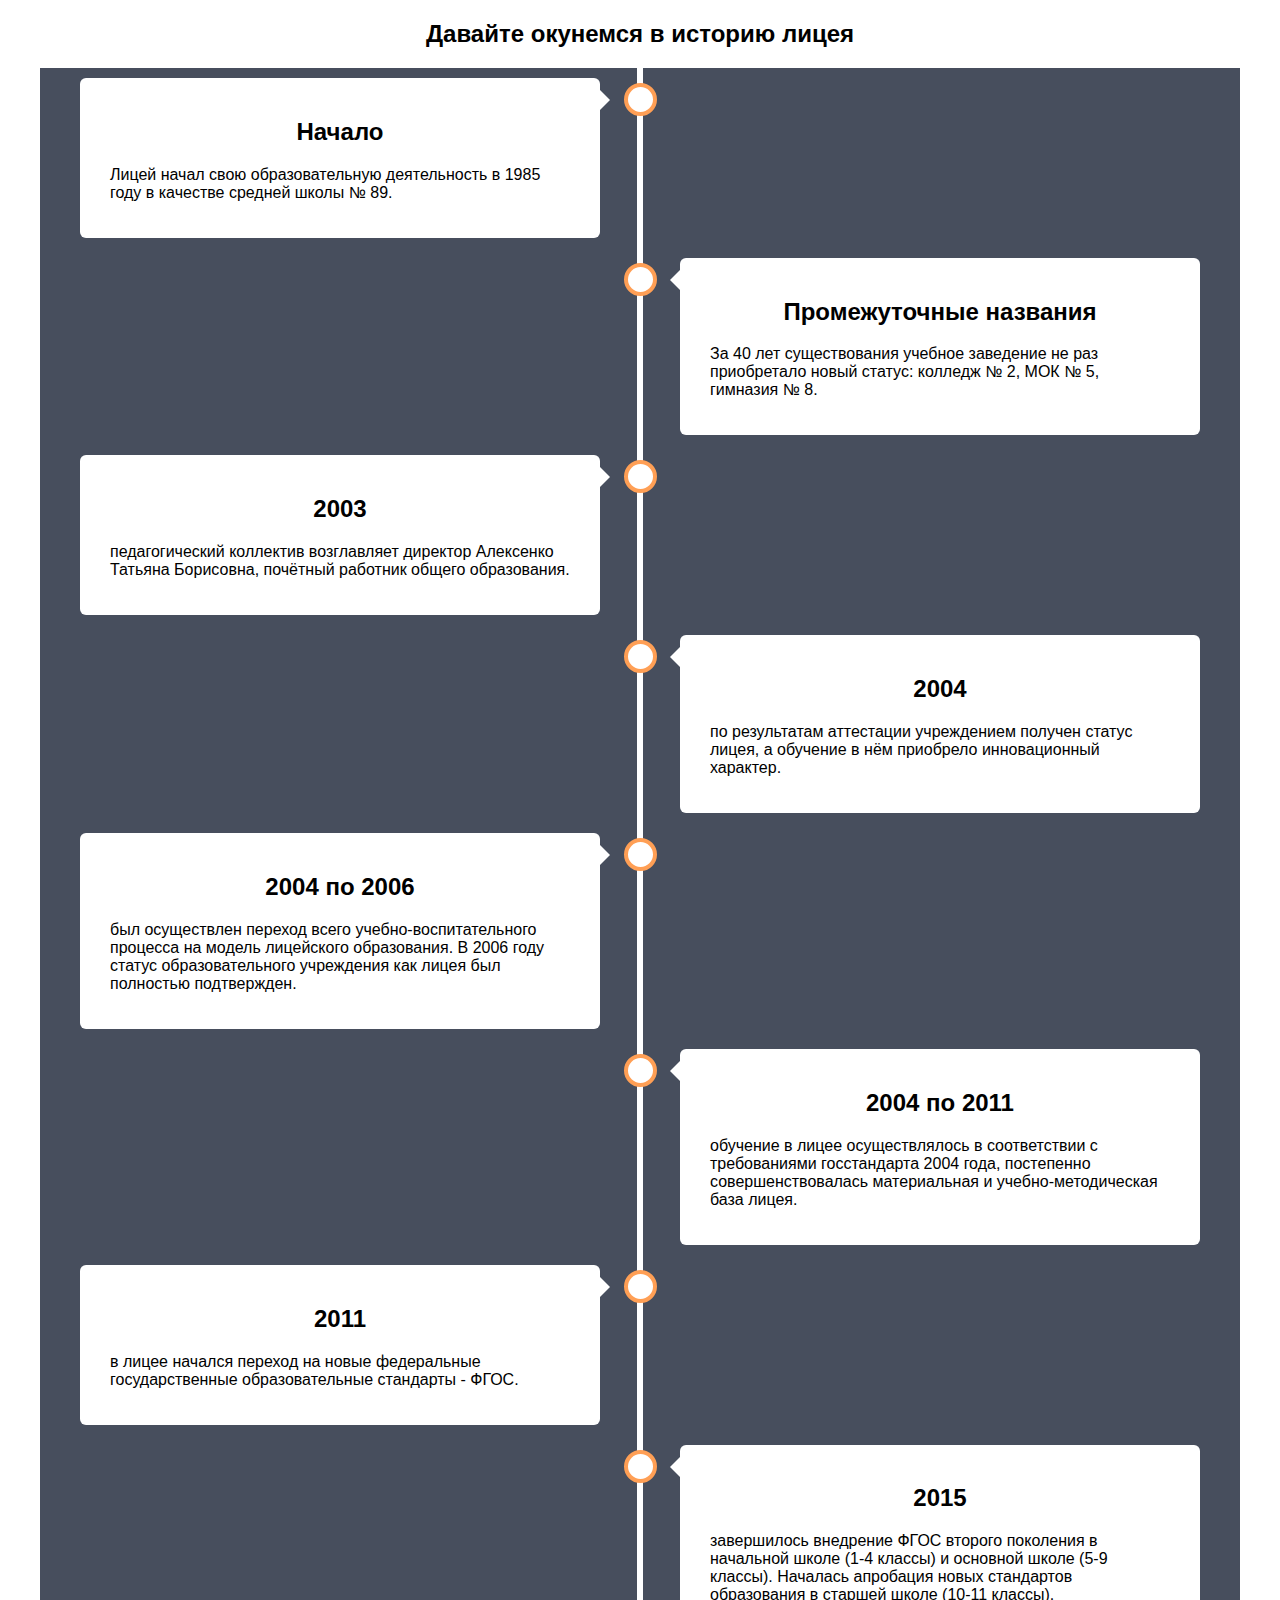
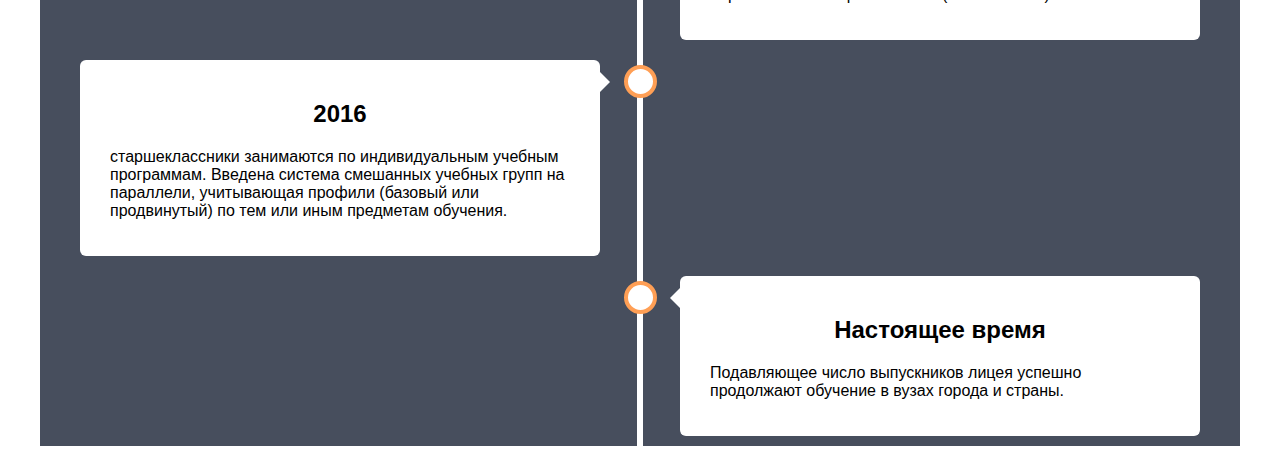
==== index.html @ 4f5d520f "Add files via upload" ====
<!DOCTYPE html>
<html lang="en">
<head>
    <meta charset="UTF-8">
    <meta name="viewport" content="width=device-width, initial-scale=1.0">
    <link rel="stylesheet" href="styles.css">
    <title>Document</title>
</head>
<body>
    <h2>Давайте окунемся в историю лицея</h2>
    <div class="timeline">
        <div class="container left">
          <div class="content">
            <h2>Начало</h2>
            <p>Лицей начал свою образовательную деятельность в 1985 году в качестве средней школы № 89.</p>
          </div>
        </div>
        <div class="container right">
          <div class="content">
            <h2>Промежуточные названия</h2>
            <p>За 40 лет существования учебное заведение не раз приобретало новый статус: колледж № 2, МОК № 5, гимназия № 8.</p>
          </div>
        </div>
        <div class="container left">
            <div class="content">
              <h2>2003</h2>
              <p>педагогический коллектив возглавляет директор Алексенко Татьяна Борисовна, почётный работник общего образования.</p>
            </div>
          </div>
          <div class="container right">
            <div class="content">
              <h2>2004</h2>
              <p>по результатам аттестации учреждением получен статус лицея, а обучение в нём приобрело инновационный характер.</p>
            </div>
          </div>
          <div class="container left">
            <div class="content">
              <h2>2004 по 2006</h2>
              <p>был осуществлен переход всего учебно-воспитательного процесса на модель лицейского образования. В 2006 году статус образовательного учреждения как лицея был полностью подтвержден.</p>
            </div>
          </div>
          <div class="container right">
            <div class="content">
              <h2>2004 по 2011</h2>
              <p>обучение в лицее осуществлялось в соответствии с требованиями госстандарта 2004 года, постепенно совершенствовалась материальная и учебно-методическая база лицея.</p>
            </div>
          </div>
          <div class="container left">
            <div class="content">
              <h2>2011</h2>
              <p>в лицее начался переход на новые федеральные государственные образовательные стандарты - ФГОС.</p>
            </div>
          </div>
          <div class="container right">
            <div class="content">
              <h2>2015</h2>
              <p>завершилось внедрение ФГОС второго поколения в начальной школе (1-4 классы) и основной школе (5-9 классы). Началась апробация новых стандартов образования в старшей школе (10-11 классы).</p>
            </div>
          </div>
          <div class="container left">
            <div class="content">
              <h2>2016</h2>
              <p>старшеклассники занимаются по индивидуальным учебным программам. Введена система смешанных учебных групп на параллели, учитывающая профили (базовый или продвинутый) по тем или иным предметам обучения.</p>
            </div>
          </div>
          <div class="container right">
            <div class="content">
              <h2>Настоящее время</h2>
              <p>Подавляющее число выпускников лицея успешно продолжают обучение в вузах города и страны.</p>
            </div>
          </div>
      </div>
</body>
</html>
---- styles.css ----
* {
    box-sizing: border-box;
  }
  
  /* Set a background color */
  body {
    
    font-family: Helvetica, sans-serif;
  }
  
  /* The actual timeline (the vertical ruler) */
  .timeline {
    position: relative;
    max-width: 1200px;
    margin: 0 auto;
    background-color: #474e5d;
  }
  
  /* The actual timeline (the vertical ruler) */
  .timeline::after {
    content: '';
    position: absolute;
    width: 6px;
    background-color: white;
    top: 0;
    bottom: 0;
    left: 50%;
    margin-left: -3px;
  }
  
  /* Container around content */
  .container {
    padding: 10px 40px;
    position: relative;
    background-color: inherit;
    width: 50%;
  }
  
  /* The circles on the timeline */
  .container::after {
    content: '';
    position: absolute;
    width: 25px;
    height: 25px;
    right: -17px;
    background-color: white;
    border: 4px solid #FF9F55;
    top: 15px;
    border-radius: 50%;
    z-index: 1;
  }
  
  /* Place the container to the left */
  .left {
    left: 0;
  }
  
  /* Place the container to the right */
  .right {
    left: 50%;
  }
  
  /* Add arrows to the left container (pointing right) */
  .left::before {
    content: " ";
    height: 0;
    position: absolute;
    top: 22px;
    width: 0;
    z-index: 1;
    right: 30px;
    border: medium solid white;
    border-width: 10px 0 10px 10px;
    border-color: transparent transparent transparent white;
  }
  
  /* Add arrows to the right container (pointing left) */
  .right::before {
    content: " ";
    height: 0;
    position: absolute;
    top: 22px;
    width: 0;
    z-index: 1;
    left: 30px;
    border: medium solid white;
    border-width: 10px 10px 10px 0;
    border-color: transparent white transparent transparent;
  }
  
  /* Fix the circle for containers on the right side */
  .right::after {
    left: -16px;
  }
  
  /* The actual content */
  .content {
    padding: 20px 30px;
    background-color: white;
    position: relative;
    border-radius: 6px;
  }
  
  /* Media queries - Responsive timeline on screens less than 600px wide */
  @media screen and (max-width: 600px) {
  /* Place the timelime to the left */
    .timeline::after {
      left: 31px;
    }
  
  /* Full-width containers */
    .container {
      width: 100%;
      padding-left: 70px;
      padding-right: 25px;
    }
  
  /* Make sure that all arrows are pointing leftwards */
    .container::before {
      left: 60px;
      border: medium solid white;
      border-width: 10px 10px 10px 0;
      border-color: transparent white transparent transparent;
    }
  
  /* Make sure all circles are at the same spot */
    .left::after, .right::after {
      left: 15px;
    }
  
  /* Make all right containers behave like the left ones */
    .right {
      left: 0%;
    }
  }









/* Об учителях */

h2 {
    text-align: center;
}

.peoples {
    max-width: 800px;
    margin: 0 auto;
    padding: 30px;
}

.people {
    display: flex;
    flex-direction: row;
}

.people img {
  height: fit-content;
    width: 250px;
    border-radius: 12px;
}

.text {
    margin-left: 10px;
}

@media screen and (max-width: 600px) {
    .people {
        flex-direction: column;
        align-items: center;
    }

    .people img {
        margin: 0 auto;
    }

    .text {
        margin-left: 0;
        text-align: left;
    }

    .people h2 {
        text-align: center;
    }
}
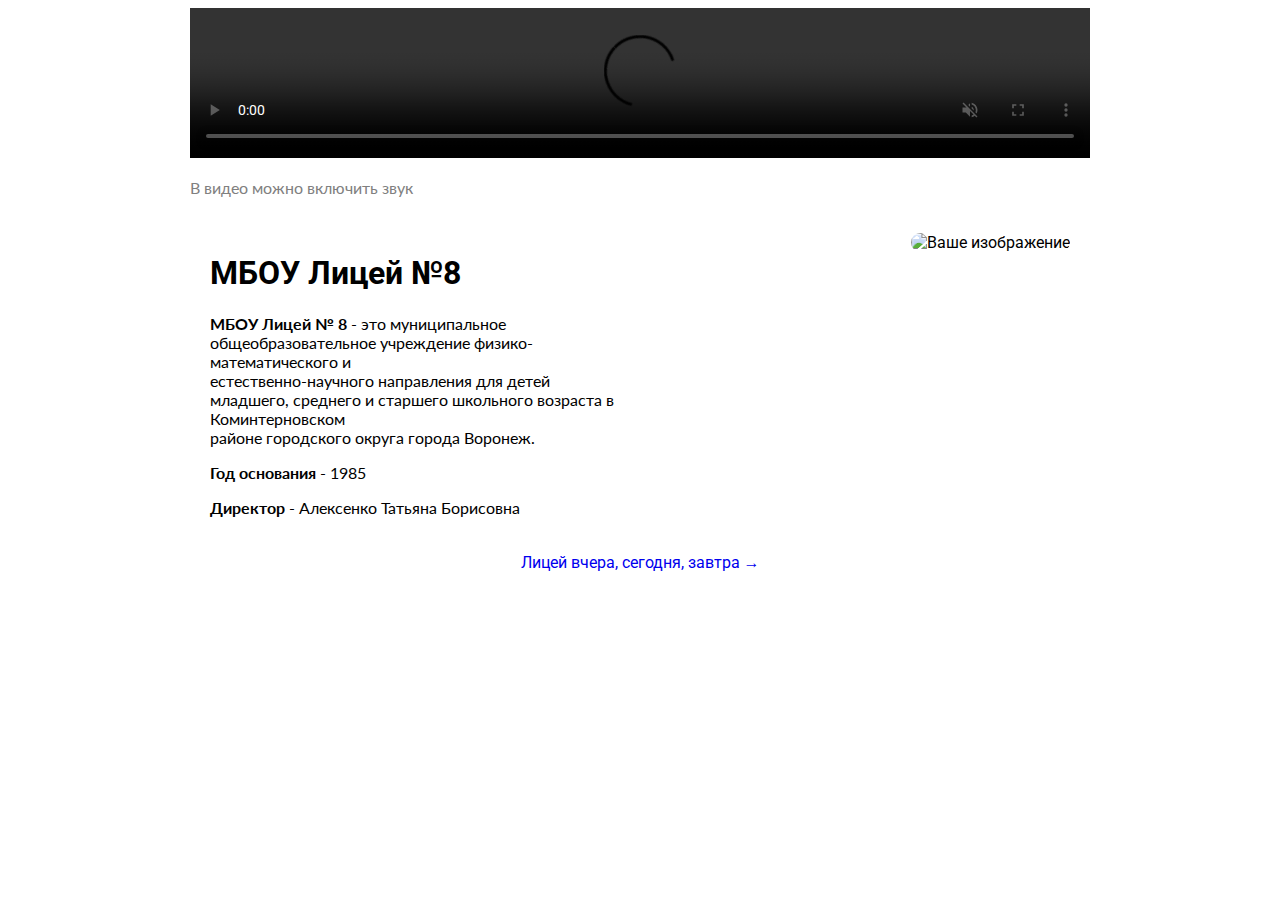
==== commit b4ce2fb9: "Add files via upload" ====
--- a/index.html
+++ b/index.html
@@ -1,74 +1,51 @@
 <!DOCTYPE html>
 <html lang="en">
+
 <head>
-    <meta charset="UTF-8">
-    <meta name="viewport" content="width=device-width, initial-scale=1.0">
-    <link rel="stylesheet" href="styles.css">
-    <title>Document</title>
+  <meta charset="UTF-8">
+  <meta name="viewport" content="width=device-width, initial-scale=1.0">
+  <link rel="stylesheet" href="styles.css">
+
+  <link rel="preconnect" href="https://fonts.googleapis.com">
+  <link rel="preconnect" href="https://fonts.gstatic.com" crossorigin>
+  <link
+    href="https://fonts.googleapis.com/css2?family=Lato:ital,wght@0,100;0,300;0,400;0,700;0,900;1,100;1,300;1,400;1,700;1,900&family=Roboto:ital,wght@0,100;0,300;0,400;0,500;0,700;0,900;1,100;1,300;1,400;1,500;1,700;1,900&display=swap"
+    rel="stylesheet">
+
+  <title>Document</title>
 </head>
+
 <body>
-    <h2>Давайте окунемся в историю лицея</h2>
-    <div class="timeline">
-        <div class="container left">
-          <div class="content">
-            <h2>Начало</h2>
-            <p>Лицей начал свою образовательную деятельность в 1985 году в качестве средней школы № 89.</p>
-          </div>
+  <div class="main">
+    <div class="video-container">
+      <video autoplay muted controls>
+        <source src="./data/media/Лицей_8.mp4" type="video/mp4">
+        Ваш браузер не поддерживает видео.
+      </video>
+    </div>
+    <p style="color: gray;">В видео можно включить звук</p>
+  
+  
+    <div class="about-container">
+      <div class="about-content">
+        <div class="about-text">
+          <h1>МБОУ Лицей №8</h1>
+          <p>
+            <b>МБОУ Лицей № 8</b> - это муниципальное общеобразовательное учреждение физико-математического и <br>
+            естественно-научного направления для детей младшего, среднего и старшего школьного возраста в Коминтерновском
+            <br>
+            районе городского округа города Воронеж. <br>
+          </p>
+          <p><b>Год основания</b> - 1985</p>
+          <p><b>Директор</b> - Алексенко Татьяна Борисовна</p>
         </div>
-        <div class="container right">
-          <div class="content">
-            <h2>Промежуточные названия</h2>
-            <p>За 40 лет существования учебное заведение не раз приобретало новый статус: колледж № 2, МОК № 5, гимназия № 8.</p>
-          </div>
-        </div>
-        <div class="container left">
-            <div class="content">
-              <h2>2003</h2>
-              <p>педагогический коллектив возглавляет директор Алексенко Татьяна Борисовна, почётный работник общего образования.</p>
-            </div>
-          </div>
-          <div class="container right">
-            <div class="content">
-              <h2>2004</h2>
-              <p>по результатам аттестации учреждением получен статус лицея, а обучение в нём приобрело инновационный характер.</p>
-            </div>
-          </div>
-          <div class="container left">
-            <div class="content">
-              <h2>2004 по 2006</h2>
-              <p>был осуществлен переход всего учебно-воспитательного процесса на модель лицейского образования. В 2006 году статус образовательного учреждения как лицея был полностью подтвержден.</p>
-            </div>
-          </div>
-          <div class="container right">
-            <div class="content">
-              <h2>2004 по 2011</h2>
-              <p>обучение в лицее осуществлялось в соответствии с требованиями госстандарта 2004 года, постепенно совершенствовалась материальная и учебно-методическая база лицея.</p>
-            </div>
-          </div>
-          <div class="container left">
-            <div class="content">
-              <h2>2011</h2>
-              <p>в лицее начался переход на новые федеральные государственные образовательные стандарты - ФГОС.</p>
-            </div>
-          </div>
-          <div class="container right">
-            <div class="content">
-              <h2>2015</h2>
-              <p>завершилось внедрение ФГОС второго поколения в начальной школе (1-4 классы) и основной школе (5-9 классы). Началась апробация новых стандартов образования в старшей школе (10-11 классы).</p>
-            </div>
-          </div>
-          <div class="container left">
-            <div class="content">
-              <h2>2016</h2>
-              <p>старшеклассники занимаются по индивидуальным учебным программам. Введена система смешанных учебных групп на параллели, учитывающая профили (базовый или продвинутый) по тем или иным предметам обучения.</p>
-            </div>
-          </div>
-          <div class="container right">
-            <div class="content">
-              <h2>Настоящее время</h2>
-              <p>Подавляющее число выпускников лицея успешно продолжают обучение в вузах города и страны.</p>
-            </div>
-          </div>
+        <img class="about-img"
+          src="https://lyceum8.obrvrn.ru/upload/iblock/1e3/i25obhobvgpdv5oivzouwb1h3h4vf0kc/liceum-8_photo1.png"
+          alt="Ваше изображение">
       </div>
+    </div>
+    </div>
+    <div class="link-about-person"><a href="#">Лицей вчера, сегодня, завтра &#8594;</a></div>
+  </div>
 </body>
 </html>--- a/styles.css
+++ b/styles.css
@@ -1,143 +1,79 @@
-* {
-    box-sizing: border-box;
-  }
-  
-  /* Set a background color */
-  body {
-    
-    font-family: Helvetica, sans-serif;
-  }
-  
-  /* The actual timeline (the vertical ruler) */
-  .timeline {
-    position: relative;
-    max-width: 1200px;
-    margin: 0 auto;
-    background-color: #474e5d;
-  }
-  
-  /* The actual timeline (the vertical ruler) */
-  .timeline::after {
-    content: '';
-    position: absolute;
-    width: 6px;
-    background-color: white;
-    top: 0;
-    bottom: 0;
-    left: 50%;
-    margin-left: -3px;
-  }
-  
-  /* Container around content */
-  .container {
-    padding: 10px 40px;
-    position: relative;
-    background-color: inherit;
-    width: 50%;
-  }
-  
-  /* The circles on the timeline */
-  .container::after {
-    content: '';
-    position: absolute;
-    width: 25px;
-    height: 25px;
-    right: -17px;
-    background-color: white;
-    border: 4px solid #FF9F55;
-    top: 15px;
-    border-radius: 50%;
-    z-index: 1;
-  }
-  
-  /* Place the container to the left */
-  .left {
-    left: 0;
-  }
-  
-  /* Place the container to the right */
-  .right {
-    left: 50%;
-  }
-  
-  /* Add arrows to the left container (pointing right) */
-  .left::before {
-    content: " ";
-    height: 0;
-    position: absolute;
-    top: 22px;
-    width: 0;
-    z-index: 1;
-    right: 30px;
-    border: medium solid white;
-    border-width: 10px 0 10px 10px;
-    border-color: transparent transparent transparent white;
-  }
-  
-  /* Add arrows to the right container (pointing left) */
-  .right::before {
-    content: " ";
-    height: 0;
-    position: absolute;
-    top: 22px;
-    width: 0;
-    z-index: 1;
-    left: 30px;
-    border: medium solid white;
-    border-width: 10px 10px 10px 0;
-    border-color: transparent white transparent transparent;
-  }
-  
-  /* Fix the circle for containers on the right side */
-  .right::after {
-    left: -16px;
-  }
-  
-  /* The actual content */
-  .content {
-    padding: 20px 30px;
-    background-color: white;
-    position: relative;
-    border-radius: 6px;
-  }
-  
-  /* Media queries - Responsive timeline on screens less than 600px wide */
-  @media screen and (max-width: 600px) {
-  /* Place the timelime to the left */
-    .timeline::after {
-      left: 31px;
-    }
-  
-  /* Full-width containers */
-    .container {
-      width: 100%;
-      padding-left: 70px;
-      padding-right: 25px;
-    }
-  
-  /* Make sure that all arrows are pointing leftwards */
-    .container::before {
-      left: 60px;
-      border: medium solid white;
-      border-width: 10px 10px 10px 0;
-      border-color: transparent white transparent transparent;
-    }
-  
-  /* Make sure all circles are at the same spot */
-    .left::after, .right::after {
-      left: 15px;
-    }
-  
-  /* Make all right containers behave like the left ones */
-    .right {
-      left: 0%;
-    }
-  }
+body {
+    font-family: "Roboto", sans-serif;
+}
+
+p {
+    font-family: "Lato", sans-serif;
+}
+
+
+.main {
+  max-width: 900px;
+  margin: 0 auto;
+  align-items: center;
+}
+
+
+
+.video-container {
+  max-width: 900px;
+  margin: 0 auto;
+}
+
+.video-container video {
+  width: 100%;
+  height: auto;
+}
 
 
 
 
 
+.about-container {
+    max-width: 900px; /* Изменено на 900px */
+    margin: 0 auto;
+    padding: 20px;
+  }
+  
+  .about-content {
+    display: flex;
+    flex-direction: row;
+    justify-content: space-between;
+    align-items: flex-start; /* Выравниваем элементы по верхнему краю */
+  }
+  
+  .about-text {
+    width: calc(50% - 10px); /* Вычисляем ширину текста (50% от родительского контейнера минус отступы) */
+  }
+  
+  .about-img {
+    max-width: calc(50% - 10px); /* Вычисляем максимальную ширину изображения (50% от родительского контейнера минус отступы) */
+    border-radius: 12px;
+  }
+  
+  @media screen and (max-width: 600px) {
+    .about-content {
+      flex-direction: column; /* Изменяем направление флексбокса на вертикальное */
+      align-items: flex-start; /* Выравниваем элементы слева */
+    }
+    
+    .about-text {
+      width: 100%; /* Растягиваем элемент текста на всю ширину родительского контейнера */
+    }
+  
+    .about-img {
+      max-width: calc(100% - 10px); /* Изменяем максимальную ширину изображения */
+    }
+  }
+  
+
+  .link-about-person {
+    text-align: center;
+  }
+
+.link-about-person, a {
+    text-decoration: none;
+}
 
 
 
